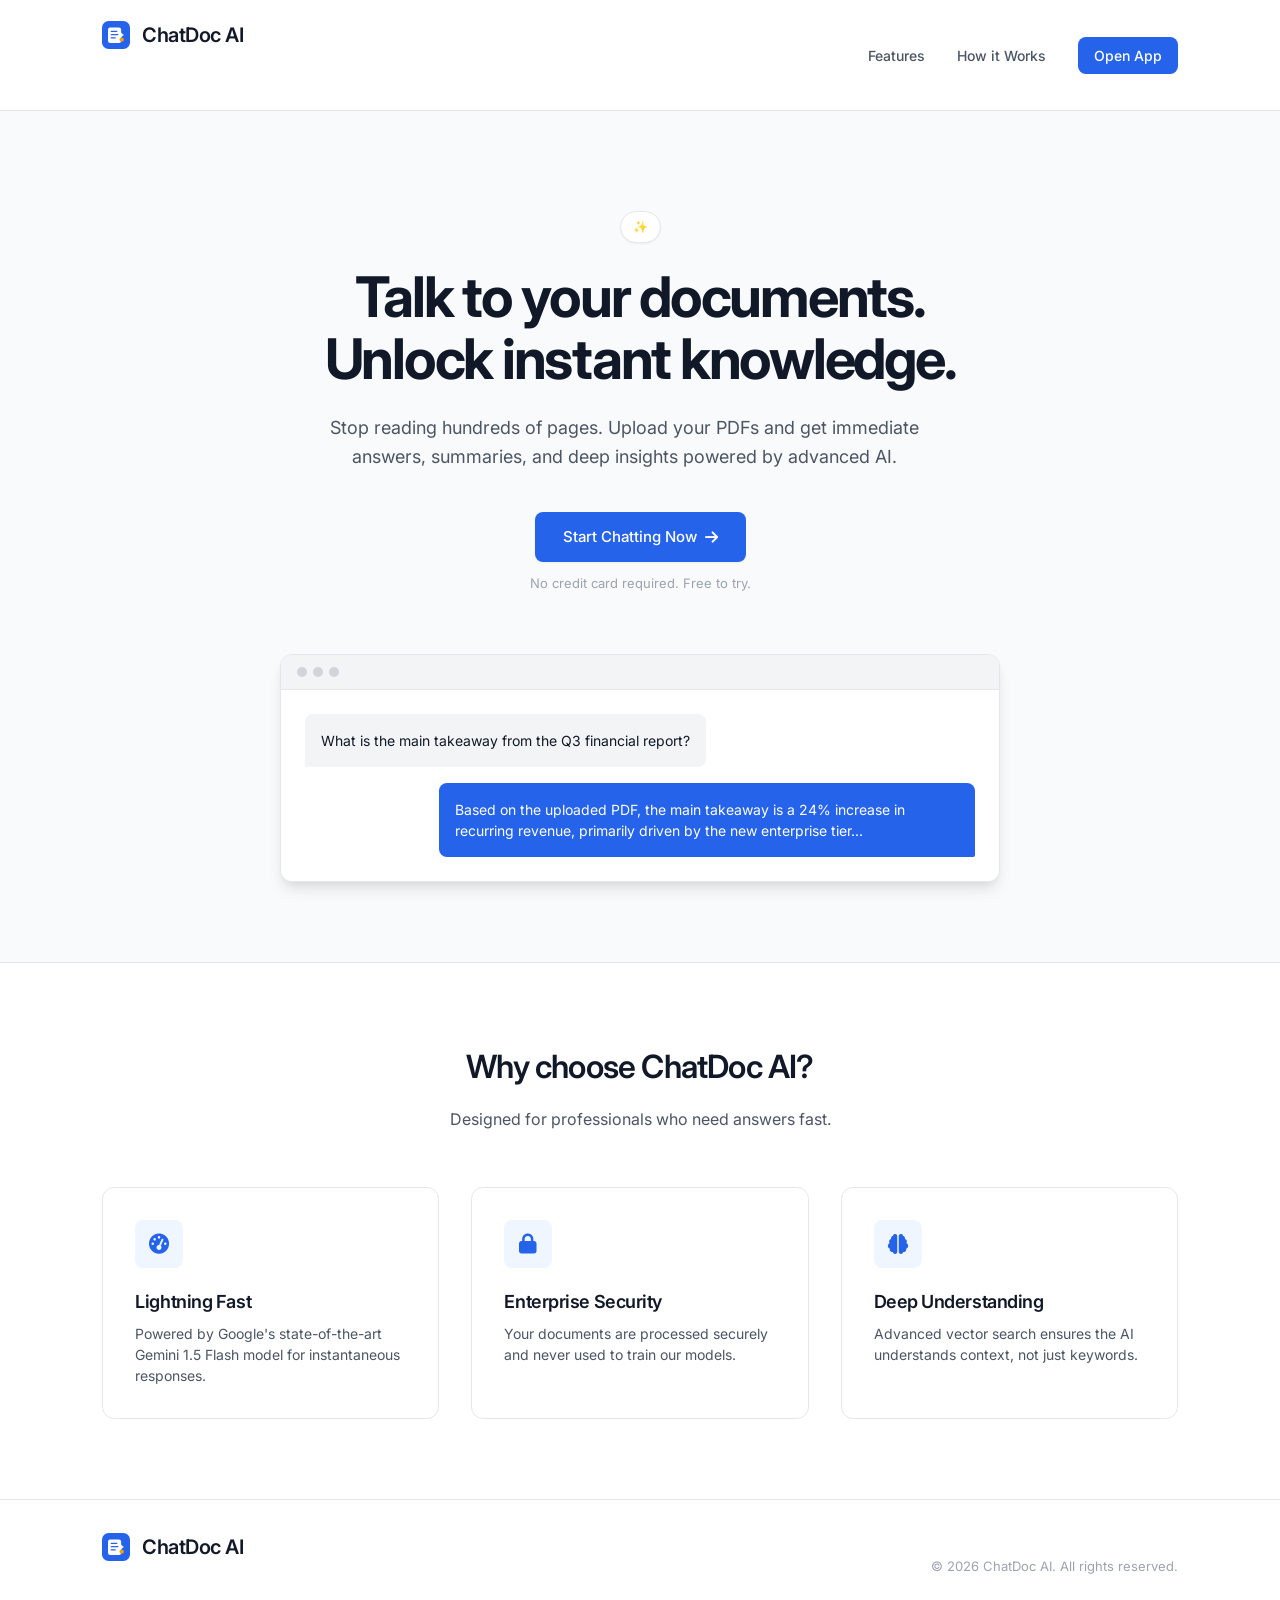
==== static/landing.html @ 1895408b "chore: remove hardcoded secrets and add .env.example for GitHub push" ====
<!DOCTYPE html>
<html lang="en">
<head>
    <meta charset="UTF-8">
    <meta name="viewport" content="width=device-width, initial-scale=1.0">
    <title>ChatDoc AI | Intelligent PDF Analysis</title>
    <link rel="icon" type="image/svg+xml" href="/static/favicon.svg">
    <link rel="stylesheet" href="/static/style.css">
    <link rel="preconnect" href="https://fonts.googleapis.com">
    <link rel="preconnect" href="https://fonts.gstatic.com" crossorigin>
    <link href="https://fonts.googleapis.com/css2?family=Inter:wght@300;400;500;600;700&family=Outfit:wght@400;600;700;800&display=swap" rel="stylesheet">
    <link rel="stylesheet" href="https://cdnjs.cloudflare.com/ajax/libs/font-awesome/6.4.0/css/all.min.css">
</head>
<body class="landing-body">
    <!-- Navbar -->
    <nav class="navbar">
        <div class="logo">
            <img src="/static/favicon.svg" alt="Logo" class="logo-img">
            <span>ChatDoc AI</span>
        </div>
        <div class="nav-links">
            <a href="#features">Features</a>
            <a href="#how-it-works">How it Works</a>
            <a href="/app" class="btn-primary-sm">Open App</a>
        </div>
    </nav>

    <!-- Hero Section -->
    <header class="hero">
        <div class="hero-content">
            <div class="badge">✨ </div>
            <h1 class="hero-title">Talk to your documents. <br><span class="gradient-text">Unlock instant knowledge.</span></h1>
            <p class="hero-subtitle">Stop reading hundreds of pages. Upload your PDFs and get immediate answers, summaries, and deep insights powered by advanced AI.</p>
            <div class="hero-cta">
                <a href="/app" class="btn-primary">Start Chatting Now <i class="fas fa-arrow-right"></i></a>
                <p class="sub-cta">No credit card required. Free to try.</p>
            </div>
        </div>
        
        <!-- Abstract Visual Representation -->
        <div class="hero-visual">
            <div class="glass-mockup">
                <div class="mockup-header">
                    <div class="dots"><span></span><span></span><span></span></div>
                </div>
                <div class="mockup-body">
                    <div class="mockup-msg ai">What is the main takeaway from the Q3 financial report?</div>
                    <div class="mockup-msg user">Based on the uploaded PDF, the main takeaway is a 24% increase in recurring revenue, primarily driven by the new enterprise tier...</div>
                </div>
            </div>
    </header>

    <!-- Features Section -->

    <section id="features" class="features">
        <div class="section-header">
            <h2>Why choose ChatDoc AI?</h2>
            <p>Designed for professionals who need answers fast.</p>
        </div>
        <div class="feature-grid">
            <div class="feature-card">
                <div class="icon-box"><i class="fas fa-tachometer-alt"></i></div>
                <h3>Lightning Fast</h3>
                <p>Powered by Google's state-of-the-art Gemini 1.5 Flash model for instantaneous responses.</p>
            </div>
            <div class="feature-card">
                <div class="icon-box"><i class="fas fa-lock"></i></div>
                <h3>Enterprise Security</h3>
                <p>Your documents are processed securely and never used to train our models.</p>
            </div>
            <div class="feature-card">
                <div class="icon-box"><i class="fas fa-brain"></i></div>
                <h3>Deep Understanding</h3>
                <p>Advanced vector search ensures the AI understands context, not just keywords.</p>
            </div>
        </div>
    </section>

    <!-- Footer -->
    <footer>
        <div class="footer-content">
            <div class="logo">
                <img src="/static/favicon.svg" alt="Logo" class="logo-img">
                <span>ChatDoc AI</span>
            </div>
            <p>&copy; 2026 ChatDoc AI. All rights reserved.</p>
        </div>
    </footer>
</body>
</html>
---- static/style.css ----
:root {
    /* Professional Enterprise Theme */
    --primary: #2563eb; /* Sharp Blue */
    --primary-dark: #1d4ed8;
    --primary-light: #eff6ff;
    
    /* Backgrounds */
    --bg-main: #ffffff;
    --bg-secondary: #f9fafb; /* Gray 50 */
    --bg-tertiary: #f3f4f6; /* Gray 100 */
    
    /* Structural */
    --border: #e5e7eb; /* Gray 200 */
    --border-hover: #d1d5db; /* Gray 300 */
    
    /* Text */
    --text-main: #111827; /* Gray 900 */
    --text-muted: #4b5563; /* Gray 600 */
    --text-dim: #9ca3af; /* Gray 400 */
    
    /* Messaging */
    --msg-user: #f3f4f6;
    --msg-user-text: #111827;
    --msg-ai: #ffffff;
    --msg-ai-text: #111827;
    
    /* Misc */
    --radius-sm: 6px;
    --radius-md: 8px;
    --radius-lg: 12px;
    --radius-xl: 16px;
    --shadow-sm: 0 1px 2px 0 rgba(0, 0, 0, 0.05);
    --shadow-md: 0 4px 6px -1px rgba(0, 0, 0, 0.1), 0 2px 4px -1px rgba(0, 0, 0, 0.06);
    --shadow-lg: 0 10px 15px -3px rgba(0, 0, 0, 0.1), 0 4px 6px -2px rgba(0, 0, 0, 0.05);
    --transition: all 0.2s ease-in-out;
}

* {
    margin: 0;
    padding: 0;
    box-sizing: border-box;
}

body {
    font-family: 'Inter', -apple-system, BlinkMacSystemFont, 'Segoe UI', Roboto, Helvetica, Arial, sans-serif;
    background-color: var(--bg-main);
    color: var(--text-main);
    line-height: 1.5;
    -webkit-font-smoothing: antialiased;
}

/* Typography Overhaul */
h1, h2, h3, h4, .logo span {
    font-weight: 600;
    letter-spacing: -0.025em;
    color: var(--text-main);
}

/* Base App Layout */
.app-container {
    display: flex;
    height: 100vh;
    overflow: hidden;
}

.logo {
    display: flex;
    align-items: center;
    gap: 12px;
    font-size: 20px;
    color: var(--text-main);
    margin-bottom: 40px;
    transition: var(--transition);
}

.logo:hover {
    opacity: 0.8;
}

.logo-img {
    width: 28px;
    height: 28px;
}

/* Sidebar Styling */
.sidebar {
    width: 300px;
    background-color: var(--bg-secondary);
    border-right: 1px solid var(--border);
    display: flex;
    flex-direction: column;
    padding: 24px;
    z-index: 10;
}

.upload-section h3 {
    font-size: 11px;
    text-transform: uppercase;
    letter-spacing: 0.05em;
    color: var(--text-dim);
    margin-bottom: 12px;
    font-weight: 600;
}

.upload-card {
    background: var(--bg-main);
    border: 1px dashed var(--border-hover);
    border-radius: var(--radius-md);
    padding: 24px 16px;
    text-align: center;
    cursor: pointer;
    transition: var(--transition);
}

.upload-card:hover {
    border-color: var(--primary);
    background: var(--primary-light);
}

.upload-card i {
    font-size: 24px;
    color: var(--text-muted);
    margin-bottom: 12px;
    transition: var(--transition);
}

.upload-card:hover i {
    color: var(--primary);
}

.upload-card p {
    font-weight: 500;
    font-size: 14px;
    color: var(--text-main);
    margin-bottom: 4px;
}

.upload-card span {
    font-size: 12px;
    color: var(--text-dim);
}

.file-info {
    margin-top: 16px;
    background: var(--bg-main);
    padding: 12px 16px;
    border-radius: var(--radius-md);
    border: 1px solid var(--border);
    display: flex;
    align-items: center;
    gap: 12px;
    box-shadow: var(--shadow-sm);
}

.file-info i {
    color: var(--primary);
    font-size: 16px;
}

.file-info span {
    flex: 1;
    font-size: 13px;
    font-weight: 500;
    white-space: nowrap;
    overflow: hidden;
    text-overflow: ellipsis;
}

.file-info button {
    background: transparent;
    border: none;
    color: var(--text-dim);
    cursor: pointer;
    transition: var(--transition);
    padding: 4px;
    display: flex;
    align-items: center;
    justify-content: center;
    border-radius: var(--radius-sm);
}

.file-info button:hover {
    color: #ef4444;
    background: #fee2e2;
}

.sidebar-footer {
    margin-top: auto;
    padding-top: 24px;
    border-top: 1px solid var(--border);
}

.status-indicator {
    display: flex;
    align-items: center;
    gap: 8px;
    font-size: 12px;
    color: var(--text-muted);
    font-weight: 500;
}

.dot {
    width: 8px;
    height: 8px;
    border-radius: 50%;
    background: #d1d5db;
    transition: var(--transition);
}

.dot.active {
    background: #10b981;
}

.dot.loading {
    background: #f59e0b;
    animation: pulse 1.5s infinite;
}

/* Chat Area Styling */
.chat-area {
    flex: 1;
    display: flex;
    flex-direction: column;
    background-color: var(--bg-main);
}

.chat-header {
    padding: 20px 40px;
    border-bottom: 1px solid var(--border);
    background: var(--bg-main);
    z-index: 5;
    display: flex;
    justify-content: space-between;
    align-items: center;
}

.header-info h1 {
    font-size: 16px;
    font-weight: 600;
    color: var(--text-main);
}

.header-info p {
    font-size: 12px;
    color: var(--text-dim);
    margin-top: 2px;
}

.messages-container {
    flex: 1;
    padding: 40px;
    overflow-y: auto;
    display: flex;
    flex-direction: column;
    gap: 24px;
    scroll-behavior: smooth;
}

/* Custom Scrollbar */
::-webkit-scrollbar { width: 6px; }
::-webkit-scrollbar-track { background: transparent; }
::-webkit-scrollbar-thumb { background: #e5e7eb; border-radius: 4px; }
::-webkit-scrollbar-thumb:hover { background: #d1d5db; }

.welcome-message {
    margin: auto;
    max-width: 480px;
    text-align: center;
}

.icon-circle {
    width: 64px;
    height: 64px;
    background: var(--bg-tertiary);
    border: 1px solid var(--border);
    border-radius: 16px;
    display: flex;
    align-items: center;
    justify-content: center;
    font-size: 24px;
    margin: 0 auto 24px;
    color: var(--primary);
}

.welcome-message h2 {
    margin-bottom: 12px;
    font-size: 24px;
}

.welcome-message p {
    color: var(--text-muted);
    font-size: 15px;
}

.message {
    max-width: 75%;
    padding: 16px 20px;
    border-radius: var(--radius-lg);
    font-size: 15px;
    line-height: 1.6;
}

.message.user {
    align-self: flex-end;
    background: var(--msg-user);
    color: var(--msg-user-text);
    border-bottom-right-radius: 4px;
}

.message.ai {
    align-self: flex-start;
    background: var(--msg-ai);
    border: 1px solid var(--border);
    border-bottom-left-radius: 4px;
    color: var(--msg-ai-text);
    box-shadow: var(--shadow-sm);
}

.message.ai strong {
    font-weight: 600;
    color: var(--text-main);
}

/* Typing indicator */
.typing {
    display: flex;
    gap: 4px;
    padding: 16px 20px;
    width: fit-content;
    align-items: center;
}

.typing span {
    width: 6px;
    height: 6px;
    background: var(--text-dim);
    border-radius: 50%;
    animation: bounce 1.4s infinite ease-in-out both;
}

.typing span:nth-child(1) { animation-delay: -0.32s; }
.typing span:nth-child(2) { animation-delay: -0.16s; }

/* Input Area */
.input-area {
    padding: 24px 40px 40px;
    background: var(--bg-main);
}

.input-wrapper {
    max-width: 800px;
    margin: 0 auto;
    position: relative;
    background: var(--bg-main);
    border: 1px solid var(--border-hover);
    padding: 8px 8px 8px 20px;
    border-radius: var(--radius-xl);
    display: flex;
    align-items: center;
    box-shadow: var(--shadow-sm);
    transition: var(--transition);
}

.input-wrapper:focus-within {
    border-color: var(--primary);
    box-shadow: 0 0 0 3px var(--primary-light);
}

#user-input {
    flex: 1;
    background: transparent;
    border: none;
    color: var(--text-main);
    font-size: 15px;
    font-family: 'Inter', sans-serif;
    outline: none;
}

#user-input::placeholder {
    color: var(--text-dim);
}

#user-input:disabled {
    cursor: not-allowed;
    opacity: 0.5;
}

#send-btn {
    width: 40px;
    height: 40px;
    border-radius: var(--radius-lg);
    border: none;
    background: var(--primary);
    color: white;
    cursor: pointer;
    transition: var(--transition);
    display: flex;
    align-items: center;
    justify-content: center;
    font-size: 14px;
}

#send-btn:hover:not(:disabled) {
    background: var(--primary-dark);
}

#send-btn:disabled {
    background: var(--bg-tertiary);
    color: var(--text-dim);
    cursor: not-allowed;
}

/* =========================================
   LANDING PAGE STYLES
   ========================================= */
.landing-body {
    overflow-y: auto;
    background-color: var(--bg-secondary);
}

.navbar {
    display: flex;
    justify-content: space-between;
    align-items: center;
    padding: 20px 8%;
    background: rgba(255, 255, 255, 0.9);
    backdrop-filter: blur(8px);
    border-bottom: 1px solid var(--border);
    position: sticky;
    top: 0;
    z-index: 100;
}

.nav-links {
    display: flex;
    gap: 32px;
    align-items: center;
}

.nav-links a {
    color: var(--text-muted);
    text-decoration: none;
    font-weight: 500;
    font-size: 14px;
    transition: var(--transition);
}

.nav-links a:hover {
    color: var(--text-main);
}

.btn-primary, .btn-primary-sm {
    background: var(--primary);
    color: white !important;
    text-decoration: none;
    border-radius: var(--radius-md);
    font-weight: 500;
    transition: var(--transition);
}

.btn-primary-sm {
    padding: 8px 16px;
    font-size: 13px;
}

.btn-primary {
    padding: 14px 28px;
    font-size: 15px;
    display: inline-flex;
    align-items: center;
    gap: 8px;
    box-shadow: var(--shadow-sm);
}

.btn-primary:hover, .btn-primary-sm:hover {
    background: var(--primary-dark);
    box-shadow: var(--shadow-md);
}

.hero {
    display: flex;
    flex-direction: column;
    align-items: center;
    text-align: center;
    padding: 100px 20px 80px;
    max-width: 800px;
    margin: 0 auto;
}

.badge {
    display: inline-block;
    padding: 6px 12px;
    background: var(--bg-main);
    border: 1px solid var(--border);
    border-radius: 100px;
    color: var(--text-muted);
    font-size: 12px;
    font-weight: 500;
    margin-bottom: 24px;
    box-shadow: var(--shadow-sm);
}

.hero-title {
    font-size: 56px;
    font-weight: 700;
    margin-bottom: 24px;
    letter-spacing: -0.04em;
    color: var(--text-main);
    line-height: 1.1;
}

.hero-subtitle {
    font-size: 18px;
    color: var(--text-muted);
    margin-bottom: 40px;
    line-height: 1.6;
    max-width: 600px;
}

.hero-cta {
    display: flex;
    flex-direction: column;
    align-items: center;
    gap: 12px;
}

.sub-cta {
    font-size: 13px;
    color: var(--text-dim);
}

.hero-visual {
    margin: 60px auto 0;
    max-width: 900px;
    padding: 0 20px;
}

.glass-mockup {
    background: var(--bg-main);
    border: 1px solid var(--border);
    border-radius: var(--radius-lg);
    box-shadow: var(--shadow-lg);
    overflow: hidden;
}

.mockup-header {
    background: var(--bg-tertiary);
    padding: 12px 16px;
    border-bottom: 1px solid var(--border);
}

.dots {
    display: flex;
    gap: 6px;
}

.dots span {
    width: 10px;
    height: 10px;
    border-radius: 50%;
    background: var(--border-hover);
}

.mockup-body {
    padding: 24px;
    display: flex;
    flex-direction: column;
    gap: 16px;
    text-align: left;
    background: var(--bg-main);
}

.mockup-msg {
    padding: 16px;
    border-radius: var(--radius-md);
    font-size: 14px;
    line-height: 1.5;
    max-width: 80%;
}

.mockup-msg.ai {
    background: var(--bg-tertiary);
    color: var(--text-main);
    align-self: flex-start;
    border-bottom-left-radius: 2px;
}

.mockup-msg.user {
    background: var(--primary);
    color: white;
    align-self: flex-end;
    border-bottom-right-radius: 2px;
}

.features {
    padding: 80px 8%;
    background: var(--bg-main);
    border-top: 1px solid var(--border);
}

.section-header {
    text-align: center;
    margin-bottom: 56px;
}

.section-header h2 {
    font-size: 32px;
    margin-bottom: 16px;
}

.section-header p {
    color: var(--text-muted);
    font-size: 16px;
}

.feature-grid {
    display: grid;
    grid-template-columns: repeat(auto-fit, minmax(280px, 1fr));
    gap: 32px;
    max-width: 1100px;
    margin: 0 auto;
}

.feature-card {
    background: var(--bg-main);
    border: 1px solid var(--border);
    padding: 32px;
    border-radius: var(--radius-lg);
    transition: var(--transition);
}

.feature-card:hover {
    box-shadow: var(--shadow-md);
    border-color: var(--border-hover);
}

.icon-box {
    width: 48px;
    height: 48px;
    background: var(--primary-light);
    border-radius: var(--radius-md);
    display: flex;
    align-items: center;
    justify-content: center;
    font-size: 20px;
    color: var(--primary);
    margin-bottom: 20px;
}

.feature-card h3 {
    font-size: 18px;
    margin-bottom: 8px;
}

.feature-card p {
    color: var(--text-muted);
    font-size: 14px;
}

footer {
    padding: 32px 8%;
    border-top: 1px solid var(--border);
    text-align: center;
    background: var(--bg-main);
}

.footer-content {
    display: flex;
    justify-content: space-between;
    align-items: center;
    max-width: 1100px;
    margin: 0 auto;
}

.footer-content p {
    color: var(--text-dim);
    font-size: 13px;
}

/* Animations */
@keyframes pulse {
    0% { opacity: 1; }
    50% { opacity: 0.5; }
    100% { opacity: 1; }
}

@keyframes bounce {
    0%, 80%, 100% { transform: scale(0); }
    40% { transform: scale(1); }
}

.hidden { display: none !important; }

/* Responsive adjustments */
@media (max-width: 768px) {
    .hero-title {
        font-size: 40px;
    }
    .app-container {
        flex-direction: column;
    }
    .sidebar {
        width: 100%;
        height: auto;
        padding: 16px;
        border-right: none;
        border-bottom: 1px solid var(--border);
    }
    .messages-container {
        padding: 20px;
    }
    .input-area {
        padding: 16px 20px 24px;
    }
}
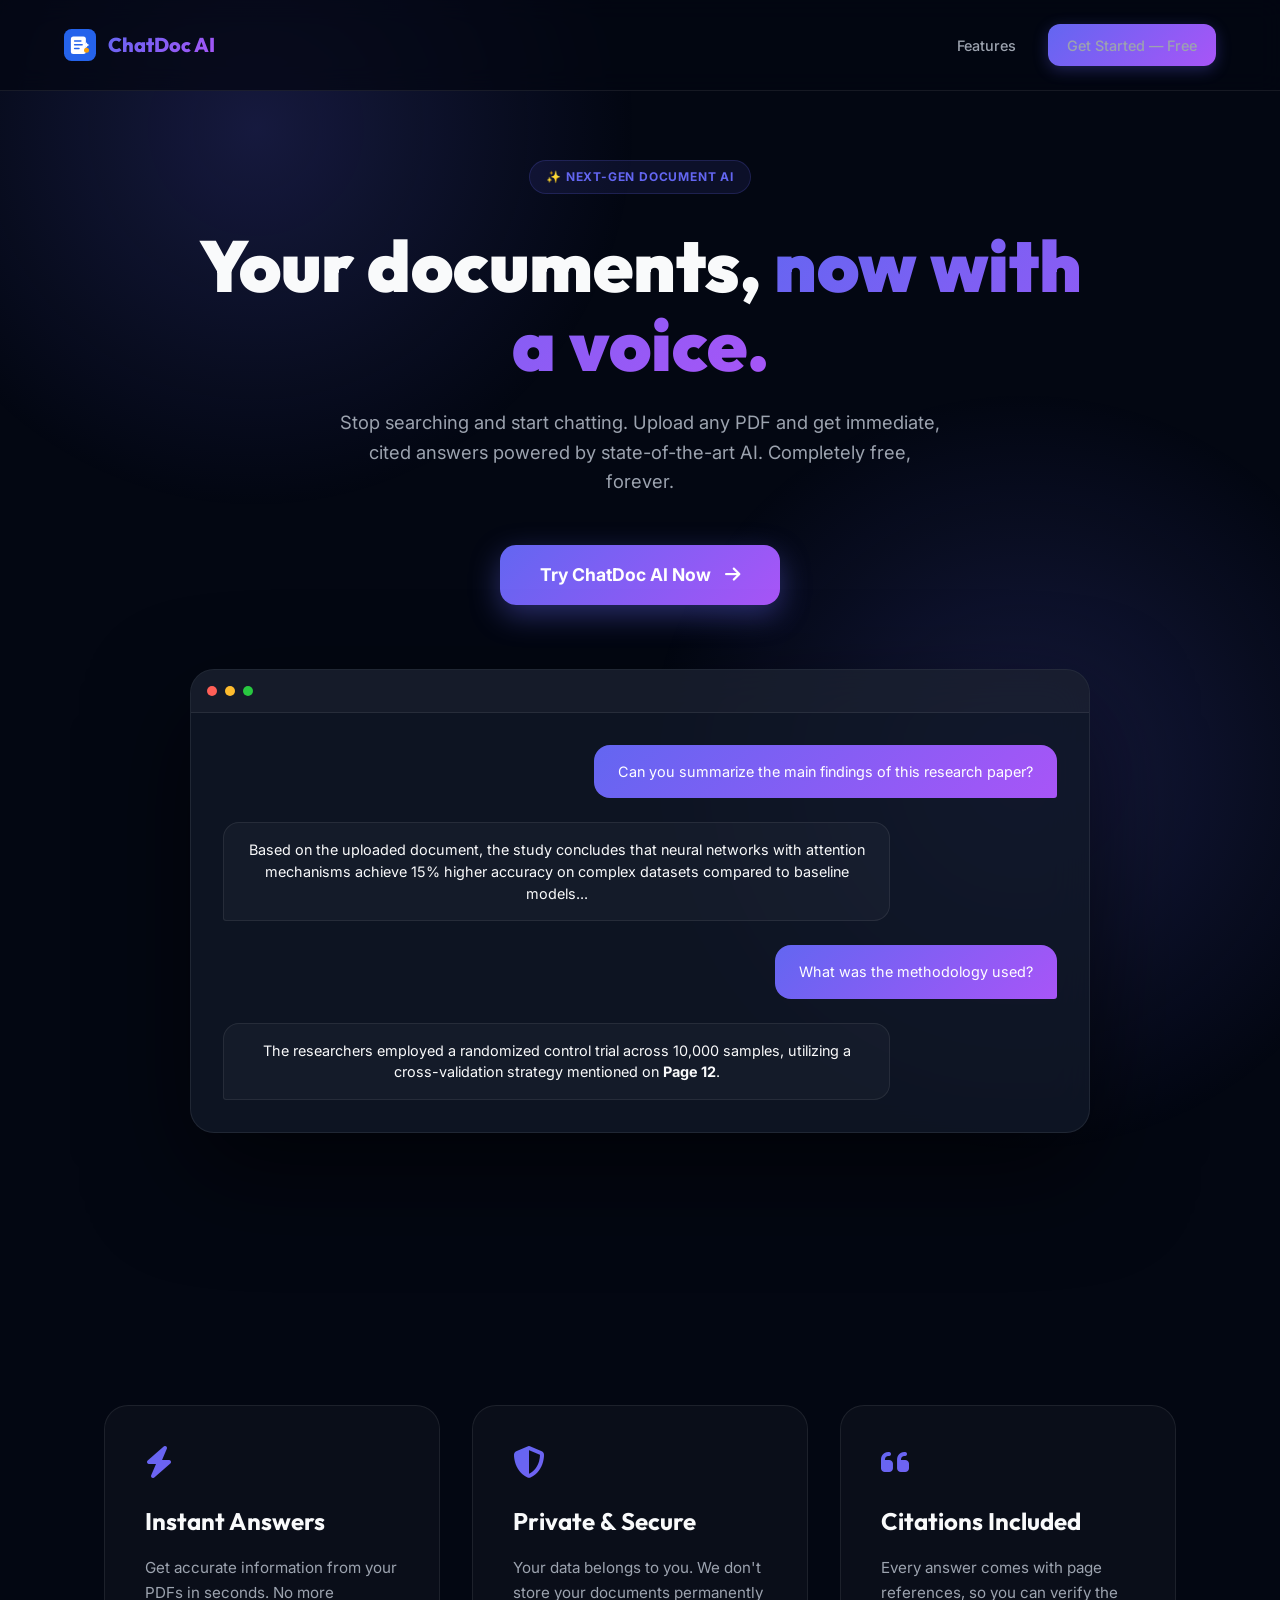
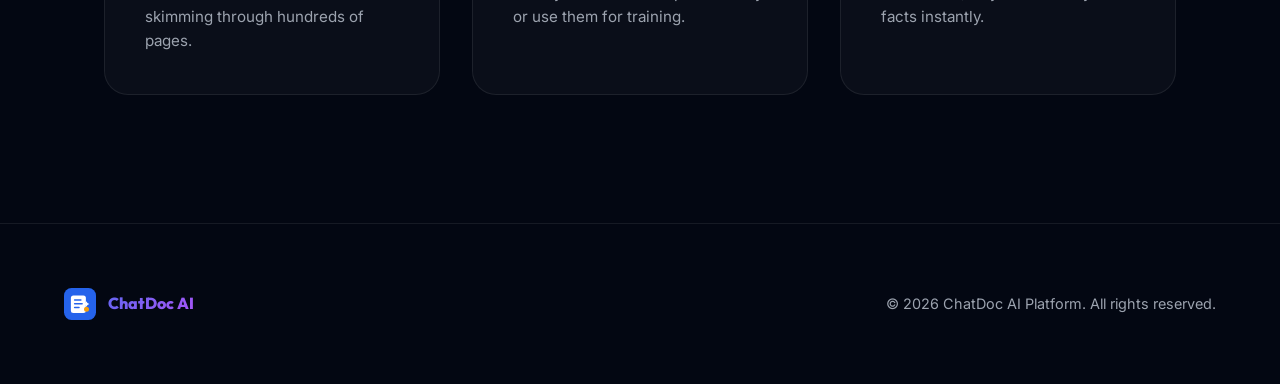
==== commit 931219c9: "refactor: transition application UI to a dark glassmorphism design system with indigo accents" ====
--- a/static/landing.html
+++ b/static/landing.html
@@ -3,88 +3,192 @@
 <head>
     <meta charset="UTF-8">
     <meta name="viewport" content="width=device-width, initial-scale=1.0">
-    <title>ChatDoc AI | Intelligent PDF Analysis</title>
+    <title>ChatDoc AI — Intelligent PDF Assistant</title>
+    <meta name="description" content="Chat with your documents. Upload PDFs and get instant AI-powered answers.">
     <link rel="icon" type="image/svg+xml" href="/static/favicon.svg">
-    <link rel="stylesheet" href="/static/style.css">
     <link rel="preconnect" href="https://fonts.googleapis.com">
     <link rel="preconnect" href="https://fonts.gstatic.com" crossorigin>
-    <link href="https://fonts.googleapis.com/css2?family=Inter:wght@300;400;500;600;700&family=Outfit:wght@400;600;700;800&display=swap" rel="stylesheet">
+    <link href="https://fonts.googleapis.com/css2?family=Outfit:wght@400;500;600;700;800;900&family=Inter:wght@400;500;600&display=swap" rel="stylesheet">
     <link rel="stylesheet" href="https://cdnjs.cloudflare.com/ajax/libs/font-awesome/6.4.0/css/all.min.css">
+    <style>
+        :root {
+            --bg: #030712;
+            --accent: #6366f1;
+            --accent-glow: rgba(99, 102, 241, 0.2);
+            --text-1: #f9fafb;
+            --text-2: #9ca3af;
+            --glass: rgba(255, 255, 255, 0.03);
+            --glass-border: rgba(255, 255, 255, 0.08);
+            --grad: linear-gradient(135deg, #6366f1 0%, #a855f7 100%);
+        }
+
+        * { margin: 0; padding: 0; box-sizing: border-box; }
+        body {
+            font-family: 'Inter', sans-serif;
+            background-color: var(--bg);
+            color: var(--text-1);
+            line-height: 1.6;
+            overflow-x: hidden;
+        }
+
+        h1, h2, h3, .logo-text { font-family: 'Outfit', sans-serif; }
+
+        /* Background effects */
+        .glow {
+            position: fixed;
+            width: 60vw; height: 60vw;
+            background: radial-gradient(circle, var(--accent-glow) 0%, transparent 70%);
+            z-index: -1; pointer-events: none;
+        }
+        .glow-1 { top: -20vw; left: -10vw; }
+        .glow-2 { bottom: -20vw; right: -10vw; }
+
+        /* NAVBAR */
+        nav {
+            display: flex; justify-content: space-between; align-items: center;
+            padding: 1.5rem 5%;
+            position: fixed; top: 0; width: 100%; z-index: 100;
+            backdrop-filter: blur(12px);
+            border-bottom: 1px solid var(--glass-border);
+            background: rgba(3, 7, 18, 0.7);
+        }
+        .logo { display: flex; align-items: center; gap: 0.75rem; text-decoration: none; }
+        .logo img { width: 32px; height: 32px; flex-shrink: 0; }
+        .logo-text {
+            font-size: 1.25rem; font-weight: 800;
+            background: var(--grad); -webkit-background-clip: text; -webkit-text-fill-color: transparent;
+        }
+        .nav-links { display: flex; gap: 2rem; align-items: center; }
+        .nav-links a { color: var(--text-2); text-decoration: none; font-size: 0.9rem; font-weight: 500; transition: 0.2s; }
+        .nav-links a:hover { color: var(--text-1); }
+        .btn-cta-sm {
+            background: var(--grad); color: white; padding: 0.6rem 1.2rem; border-radius: 0.75rem;
+            font-weight: 600; font-size: 0.85rem; box-shadow: 0 4px 15px rgba(99, 102, 241, 0.3); transition: 0.2s;
+        }
+        .btn-cta-sm:hover { transform: translateY(-2px); box-shadow: 0 8px 25px rgba(99, 102, 241, 0.4); }
+
+        /* HERO */
+        .hero {
+            padding: 10rem 5% 5rem; text-align: center;
+            display: flex; flex-direction: column; align-items: center;
+        }
+        .badge {
+            background: rgba(99, 102, 241, 0.1); border: 1px solid rgba(99, 102, 241, 0.2);
+            color: var(--accent); padding: 0.4rem 1rem; border-radius: 2rem;
+            font-size: 0.75rem; font-weight: 700; margin-bottom: 2rem;
+            letter-spacing: 0.05rem; text-transform: uppercase;
+        }
+        .hero h1 { font-size: clamp(2.5rem, 6vw, 4.5rem); font-weight: 900; line-height: 1.1; max-width: 900px; margin-bottom: 1.5rem; }
+        .hero h1 span { background: var(--grad); -webkit-background-clip: text; -webkit-text-fill-color: transparent; }
+        .hero p { color: var(--text-2); font-size: clamp(1rem, 2vw, 1.15rem); max-width: 600px; margin-bottom: 3rem; }
+        .hero-btns { display: flex; gap: 1rem; }
+        .btn-primary {
+            background: var(--grad); color: white; padding: 1rem 2.5rem; border-radius: 1rem;
+            font-weight: 700; text-decoration: none; font-size: 1.1rem;
+            box-shadow: 0 10px 30px rgba(99, 102, 241, 0.4); transition: 0.3s;
+        }
+        .btn-primary:hover { transform: translateY(-4px); box-shadow: 0 20px 45px rgba(99, 102, 241, 0.5); }
+
+        /* MOCKUP */
+        .mockup-container { width: 100%; max-width: 900px; margin: 4rem auto; position: relative; }
+        .mockup {
+            background: rgba(17, 24, 39, 0.8); border: 1px solid var(--glass-border);
+            border-radius: 1.5rem; overflow: hidden; backdrop-filter: blur(20px);
+            box-shadow: 0 40px 100px rgba(0,0,0,0.6);
+        }
+        .mockup-header { background: rgba(255,255,255,0.03); padding: 1rem; border-bottom: 1px solid var(--glass-border); display: flex; gap: 0.5rem; }
+        .dot { width: 10px; height: 10px; border-radius: 50%; }
+        .red { background: #ff5f57; } .yellow { background: #febc2e; } .green { background: #28c840; }
+        .mockup-content { padding: 2rem; display: flex; flex-direction: column; gap: 1.5rem; }
+        .msg { padding: 1rem 1.5rem; border-radius: 1rem; font-size: 0.9rem; max-width: 80%; line-height: 1.5; }
+        .msg-user { align-self: flex-end; background: var(--grad); color: white; border-bottom-right-radius: 0.2rem; }
+        .msg-ai { align-self: flex-start; background: var(--glass); border: 1px solid var(--glass-border); border-bottom-left-radius: 0.2rem; }
+
+        /* FEATURES */
+        .features { padding: 8rem 5%; display: grid; grid-template-columns: repeat(auto-fit, minmax(300px, 1fr)); gap: 2rem; max-width: 1200px; margin: 0 auto; }
+        .feat-card {
+            background: var(--glass); border: 1px solid var(--glass-border); padding: 2.5rem; border-radius: 1.5rem;
+            transition: 0.3s; position: relative; overflow: hidden;
+        }
+        .feat-card:hover { transform: translateY(-10px); border-color: rgba(99, 102, 241, 0.4); background: rgba(255,255,255,0.05); }
+        .feat-card i { font-size: 2rem; background: var(--grad); -webkit-background-clip: text; -webkit-text-fill-color: transparent; margin-bottom: 1.5rem; display: block; }
+        .feat-card h3 { font-size: 1.5rem; margin-bottom: 1rem; }
+        .feat-card p { color: var(--text-2); font-size: 0.95rem; }
+
+        /* FOOTER */
+        footer { padding: 4rem 5%; border-top: 1px solid var(--glass-border); display: flex; justify-content: space-between; align-items: center; flex-wrap: wrap; gap: 2rem; }
+        .footer-text { color: var(--text-2); font-size: 0.9rem; }
+
+        @media (max-width: 768px) {
+            .nav-links { display: none; }
+            .hero h1 { font-size: 2.5rem; }
+        }
+    </style>
 </head>
-<body class="landing-body">
-    <!-- Navbar -->
-    <nav class="navbar">
-        <div class="logo">
-            <img src="/static/favicon.svg" alt="Logo" class="logo-img">
-            <span>ChatDoc AI</span>
-        </div>
+<body>
+    <div class="glow glow-1"></div>
+    <div class="glow glow-2"></div>
+
+    <nav>
+        <a href="/" class="logo">
+            <img src="/static/favicon.svg" alt="ChatDoc AI Logo" width="32" height="32">
+            <span class="logo-text">ChatDoc AI</span>
+        </a>
         <div class="nav-links">
             <a href="#features">Features</a>
-            <a href="#how-it-works">How it Works</a>
-            <a href="/app" class="btn-primary-sm">Open App</a>
+            <a href="/app" class="btn-cta-sm">Get Started — Free</a>
         </div>
     </nav>
 
-    <!-- Hero Section -->
     <header class="hero">
-        <div class="hero-content">
-            <div class="badge">✨ </div>
-            <h1 class="hero-title">Talk to your documents. <br><span class="gradient-text">Unlock instant knowledge.</span></h1>
-            <p class="hero-subtitle">Stop reading hundreds of pages. Upload your PDFs and get immediate answers, summaries, and deep insights powered by advanced AI.</p>
-            <div class="hero-cta">
-                <a href="/app" class="btn-primary">Start Chatting Now <i class="fas fa-arrow-right"></i></a>
-                <p class="sub-cta">No credit card required. Free to try.</p>
+        <div class="badge">✨ Next-Gen Document AI</div>
+        <h1>Your documents, <span>now with a voice.</span></h1>
+        <p>Stop searching and start chatting. Upload any PDF and get immediate, cited answers powered by state-of-the-art AI. Completely free, forever.</p>
+        <div class="hero-btns">
+            <a href="/app" class="btn-primary">Try ChatDoc AI Now <i class="fas fa-arrow-right" style="margin-left: 10px;"></i></a>
+        </div>
+
+        <div class="mockup-container">
+            <div class="mockup">
+                <div class="mockup-header">
+                    <div class="dot red"></div>
+                    <div class="dot yellow"></div>
+                    <div class="dot green"></div>
+                </div>
+                <div class="mockup-content">
+                    <div class="msg msg-user">Can you summarize the main findings of this research paper?</div>
+                    <div class="msg msg-ai">Based on the uploaded document, the study concludes that neural networks with attention mechanisms achieve 15% higher accuracy on complex datasets compared to baseline models...</div>
+                    <div class="msg msg-user">What was the methodology used?</div>
+                    <div class="msg msg-ai">The researchers employed a randomized control trial across 10,000 samples, utilizing a cross-validation strategy mentioned on <strong>Page 12</strong>.</div>
+                </div>
             </div>
         </div>
-        
-        <!-- Abstract Visual Representation -->
-        <div class="hero-visual">
-            <div class="glass-mockup">
-                <div class="mockup-header">
-                    <div class="dots"><span></span><span></span><span></span></div>
-                </div>
-                <div class="mockup-body">
-                    <div class="mockup-msg ai">What is the main takeaway from the Q3 financial report?</div>
-                    <div class="mockup-msg user">Based on the uploaded PDF, the main takeaway is a 24% increase in recurring revenue, primarily driven by the new enterprise tier...</div>
-                </div>
-            </div>
     </header>
 
-    <!-- Features Section -->
-
-    <section id="features" class="features">
-        <div class="section-header">
-            <h2>Why choose ChatDoc AI?</h2>
-            <p>Designed for professionals who need answers fast.</p>
+    <section class="features" id="features">
+        <div class="feat-card">
+            <i class="fas fa-bolt"></i>
+            <h3>Instant Answers</h3>
+            <p>Get accurate information from your PDFs in seconds. No more skimming through hundreds of pages.</p>
         </div>
-        <div class="feature-grid">
-            <div class="feature-card">
-                <div class="icon-box"><i class="fas fa-tachometer-alt"></i></div>
-                <h3>Lightning Fast</h3>
-                <p>Powered by Google's state-of-the-art Gemini 1.5 Flash model for instantaneous responses.</p>
-            </div>
-            <div class="feature-card">
-                <div class="icon-box"><i class="fas fa-lock"></i></div>
-                <h3>Enterprise Security</h3>
-                <p>Your documents are processed securely and never used to train our models.</p>
-            </div>
-            <div class="feature-card">
-                <div class="icon-box"><i class="fas fa-brain"></i></div>
-                <h3>Deep Understanding</h3>
-                <p>Advanced vector search ensures the AI understands context, not just keywords.</p>
-            </div>
+        <div class="feat-card">
+            <i class="fas fa-shield-halved"></i>
+            <h3>Private & Secure</h3>
+            <p>Your data belongs to you. We don't store your documents permanently or use them for training.</p>
+        </div>
+        <div class="feat-card">
+            <i class="fas fa-quote-left"></i>
+            <h3>Citations Included</h3>
+            <p>Every answer comes with page references, so you can verify the facts instantly.</p>
         </div>
     </section>
 
-    <!-- Footer -->
     <footer>
-        <div class="footer-content">
-            <div class="logo">
-                <img src="/static/favicon.svg" alt="Logo" class="logo-img">
-                <span>ChatDoc AI</span>
-            </div>
-            <p>&copy; 2026 ChatDoc AI. All rights reserved.</p>
-        </div>
+        <a href="/" class="logo">
+            <img src="/static/favicon.svg" alt="Logo" width="24" height="24">
+            <span class="logo-text" style="font-size: 1rem;">ChatDoc AI</span>
+        </a>
+        <div class="footer-text">&copy; 2026 ChatDoc AI Platform. All rights reserved.</div>
     </footer>
 </body>
 </html>
